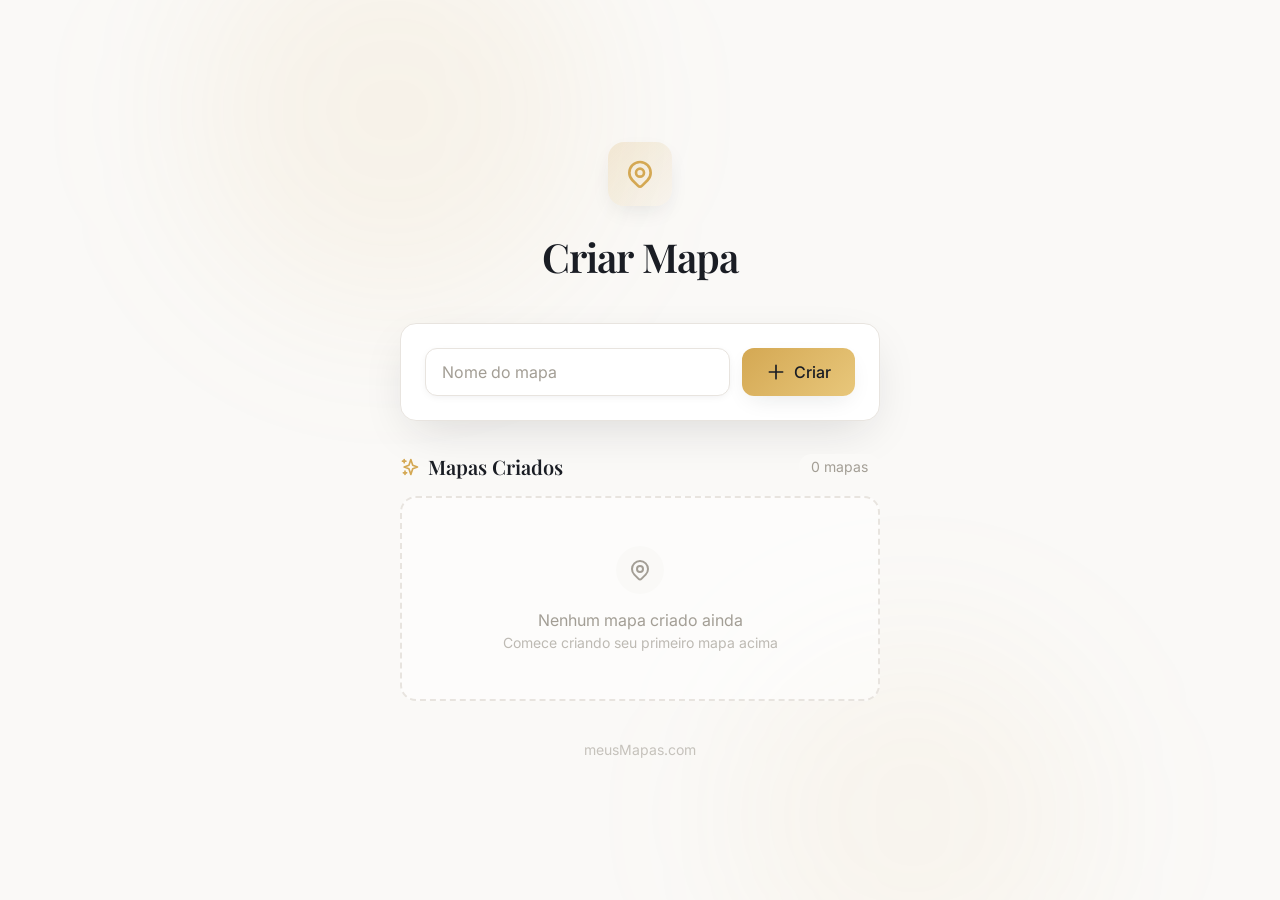
==== meusmapass/src/main/resources/templates/index.html @ aea221d8 "Adiciona controller de ponto, serviços e ajustes no mapa" ====
<!DOCTYPE html>
<html lang="pt-BR">
<head>
    <meta charset="UTF-8">
    <meta name="viewport" content="width=device-width, initial-scale=1.0">
    <title>Mapas - Crie seus mapas</title>
    <meta name="description" content="Crie e gerencie seus mapas de forma elegante e intuitiva">
    <link rel="stylesheet" href="../static/css/style.css">
    <link rel="preconnect" href="https://fonts.googleapis.com">
    <link rel="preconnect" href="https://fonts.gstatic.com" crossorigin>
    <link href="https://fonts.googleapis.com/css2?family=Playfair+Display:wght@400;500;600;700&family=Inter:wght@300;400;500;600&display=swap" rel="stylesheet">
</head>
<body>

<div class="container">
    <header class="header">
        <div class="icon-wrapper">
            <svg xmlns="http://www.w3.org/2000/svg" fill="none" viewBox="0 0 24 24" stroke="currentColor" stroke-width="2">
                <path stroke-linecap="round" stroke-linejoin="round" d="M17.657 16.657L13.414 20.9a1.998 1.998 0 01-2.827 0l-4.244-4.243a8 8 0 1111.314 0z" />
                <path stroke-linecap="round" stroke-linejoin="round" d="M15 11a3 3 0 11-6 0 3 3 0 016 0z" />
            </svg>
        </div>
        <h1>Criar Mapa</h1>
    </header>

    <div class="form-card">
        <div class="form-group">
            <input type="text" id="mapName" placeholder="Nome do mapa">
            <button class="btn-gold" onclick="criarMapa()">
                <svg xmlns="http://www.w3.org/2000/svg" fill="none" viewBox="0 0 24 24" stroke="currentColor" stroke-width="2">
                    <path stroke-linecap="round" stroke-linejoin="round" d="M12 4v16m8-8H4" />
                </svg>
                Criar
            </button>
        </div>
    </div>

    <section class="maps-section">
        <div class="section-header">
            <svg xmlns="http://www.w3.org/2000/svg" fill="none" viewBox="0 0 24 24" stroke="currentColor" stroke-width="2">
                <path stroke-linecap="round" stroke-linejoin="round" d="M5 3v4M3 5h4M6 17v4m-2-2h4m5-16l2.286 6.857L21 12l-5.714 2.143L13 21l-2.286-6.857L5 12l5.714-2.143L13 3z" />
            </svg>
            <h2>Mapas Criados</h2>
            <span class="count-badge" id="countBadge">0 mapas</span>
        </div>

        <ul class="map-list" id="mapList">
            <div class="empty-state" id="emptyState">
                <div class="empty-icon">
                    <svg xmlns="http://www.w3.org/2000/svg" fill="none" viewBox="0 0 24 24" stroke="currentColor" stroke-width="2">
                        <path stroke-linecap="round" stroke-linejoin="round" d="M17.657 16.657L13.414 20.9a1.998 1.998 0 01-2.827 0l-4.244-4.243a8 8 0 1111.314 0z" />
                        <path stroke-linecap="round" stroke-linejoin="round" d="M15 11a3 3 0 11-6 0 3 3 0 016 0z" />
                    </svg>
                </div>
                <p>Nenhum mapa criado ainda</p>
                <p>Comece criando seu primeiro mapa acima</p>
            </div>
        </ul>
    </section>
    <footer class="footer">
        meusMapas.com
    </footer>
</div>
<script src="../static/js/index.js"></script>
</body>
</html>
---- meusmapass/src/main/resources/static/css/style.css ----
* {
            margin: 0;
            padding: 0;
            box-sizing: border-box;
        }

        :root {
            --background: #faf9f7;
            --foreground: #1a1d24;
            --card: #ffffff;
            --border: #e8e4df;
            --muted: #a39e95;
            --accent: #d4a853;
            --accent-light: #e8c77b;
            --accent-glow: rgba(212, 168, 83, 0.3);
            --shadow-sm: 0 2px 8px -2px rgba(26, 29, 36, 0.08);
            --shadow-md: 0 8px 24px -8px rgba(26, 29, 36, 0.12);
            --shadow-lg: 0 16px 48px -12px rgba(26, 29, 36, 0.15);
            --shadow-gold: 0 8px 24px -8px rgba(212, 168, 83, 0.4);
            --radius: 0.75rem;
        }

        body {
            font-family: 'Inter', sans-serif;
            background: var(--background);
            color: var(--foreground);
            min-height: 100vh;
            display: flex;
            align-items: center;
            justify-content: center;
            padding: 1.5rem;
            position: relative;
            overflow-x: hidden;
        }

        /* Decorative background */
        body::before,
        body::after {
            content: '';
            position: fixed;
            border-radius: 50%;
            pointer-events: none;
            filter: blur(80px);
        }

        body::before {
            top: -10%;
            left: 15%;
            width: 400px;
            height: 400px;
            background: rgba(212, 168, 83, 0.08);
        }

        body::after {
            bottom: -10%;
            right: 15%;
            width: 350px;
            height: 350px;
            background: rgba(212, 168, 83, 0.06);
        }

        .container {
            width: 100%;
            max-width: 480px;
            position: relative;
            z-index: 1;
        }

        /* Header */
        .header {
            text-align: center;
            margin-bottom: 2.5rem;
            animation: fadeIn 0.6s ease-out;
        }

        .icon-wrapper {
            display: inline-flex;
            align-items: center;
            justify-content: center;
            width: 4rem;
            height: 4rem;
            border-radius: 1rem;
            background: linear-gradient(135deg, rgba(212, 168, 83, 0.2), rgba(212, 168, 83, 0.05));
            margin-bottom: 1.5rem;
            box-shadow: var(--shadow-md);
        }

        .icon-wrapper svg {
            width: 2rem;
            height: 2rem;
            color: var(--accent);
        }

        h1 {
            font-family: 'Playfair Display', serif;
            font-size: 2.5rem;
            font-weight: 600;
            color: var(--foreground);
            margin-bottom: 0.75rem;
            letter-spacing: -0.02em;
        }

        .subtitle {
            font-size: 1.125rem;
            color: var(--muted);
            font-weight: 400;
        }

        /* Form Card */
        .form-card {
            background: var(--card);
            border-radius: 1rem;
            padding: 1.5rem;
            box-shadow: var(--shadow-lg);
            border: 1px solid var(--border);
            margin-bottom: 2rem;
            animation: slideUp 0.5s ease-out;
        }

        .form-group {
            display: flex;
            gap: 0.75rem;
        }

        input[type="text"] {
            flex: 1;
            height: 3rem;
            padding: 0 1rem;
            font-size: 1rem;
            font-family: 'Inter', sans-serif;
            border: 1px solid var(--border);
            border-radius: var(--radius);
            background: var(--card);
            color: var(--foreground);
            transition: all 0.3s ease;
            box-shadow: var(--shadow-sm);
        }

        input[type="text"]::placeholder {
            color: var(--muted);
        }

        input[type="text"]:hover {
            border-color: rgba(212, 168, 83, 0.5);
        }

        input[type="text"]:focus {
            outline: none;
            border-color: var(--accent);
            box-shadow: var(--shadow-md), 0 0 0 3px rgba(212, 168, 83, 0.15);
        }

        .btn-gold {
            display: inline-flex;
            align-items: center;
            justify-content: center;
            gap: 0.5rem;
            height: 3rem;
            padding: 0 1.5rem;
            font-size: 1rem;
            font-weight: 500;
            font-family: 'Inter', sans-serif;
            color: var(--foreground);
            background: linear-gradient(135deg, var(--accent), var(--accent-light));
            border: none;
            border-radius: var(--radius);
            cursor: pointer;
            transition: all 0.3s ease;
            box-shadow: var(--shadow-md);
        }

        .btn-gold:hover {
            transform: translateY(-2px);
            box-shadow: var(--shadow-gold);
        }

        .btn-gold:active {
            transform: translateY(0);
        }

        .btn-gold svg {
            width: 1.25rem;
            height: 1.25rem;
        }

        /* Maps Section */
        .maps-section {
            animation: slideUp 0.5s ease-out 0.2s backwards;
        }

        .section-header {
            display: flex;
            align-items: center;
            gap: 0.5rem;
            margin-bottom: 1rem;
        }

        .section-header svg {
            width: 1.25rem;
            height: 1.25rem;
            color: var(--accent);
        }

        h2 {
            font-family: 'Playfair Display', serif;
            font-size: 1.25rem;
            font-weight: 600;
            color: var(--foreground);
        }

        .count-badge {
            margin-left: auto;
            font-size: 0.875rem;
            color: var(--muted);
            background: var(--background);
            padding: 0.25rem 0.75rem;
            border-radius: 9999px;
        }

        /* Map List */
        .map-list {
            list-style: none;
            display: flex;
            flex-direction: column;
            gap: 0.75rem;
        }

        .map-item {
            display: flex;
            align-items: center;
            justify-content: space-between;
            padding: 1rem;
            background: var(--card);
            border-radius: var(--radius);
            border: 1px solid var(--border);
            box-shadow: var(--shadow-sm);
            transition: all 0.3s ease;
            animation: scaleIn 0.3s ease-out backwards;
        }

        .map-item:nth-child(1) { animation-delay: 0ms; }
        .map-item:nth-child(2) { animation-delay: 100ms; }
        .map-item:nth-child(3) { animation-delay: 200ms; }

        .map-item:hover {
            box-shadow: var(--shadow-md);
            border-color: rgba(212, 168, 83, 0.3);
        }

        .map-info {
            display: flex;
            align-items: center;
            gap: 1rem;
        }

        .map-icon {
            width: 2.5rem;
            height: 2.5rem;
            border-radius: 0.5rem;
            background: rgba(212, 168, 83, 0.1);
            display: flex;
            align-items: center;
            justify-content: center;
        }

        .map-icon svg {
            width: 1.25rem;
            height: 1.25rem;
            color: var(--accent);
        }

        .map-details h3 {
            font-family: 'Inter', sans-serif;
            font-size: 1rem;
            font-weight: 500;
            color: var(--foreground);
            margin-bottom: 0.25rem;
        }

        .map-details p {
            font-size: 0.875rem;
            color: var(--muted);
        }

        .btn-delete {
            width: 2.5rem;
            height: 2.5rem;
            border: none;
            background: transparent;
            border-radius: 0.5rem;
            cursor: pointer;
            display: flex;
            align-items: center;
            justify-content: center;
            opacity: 0;
            transition: all 0.2s ease;
        }

        .map-item:hover .btn-delete {
            opacity: 1;
        }

        .btn-delete svg {
            width: 1rem;
            height: 1rem;
            color: var(--muted);
            transition: color 0.2s ease;
        }

        .btn-delete:hover {
            background: rgba(220, 38, 38, 0.1);
        }

        .btn-delete:hover svg {
            color: #dc2626;
        }

        .empty-state {
            text-align: center;
            padding: 3rem 1.5rem;
            background: rgba(255, 255, 255, 0.5);
            border-radius: 1rem;
            border: 2px dashed var(--border);
        }

        .empty-icon {
            width: 3rem;
            height: 3rem;
            margin: 0 auto 1rem;
            border-radius: 50%;
            background: var(--background);
            display: flex;
            align-items: center;
            justify-content: center;
        }

        .empty-icon svg {
            width: 1.5rem;
            height: 1.5rem;
            color: var(--muted);
        }

        .empty-state p {
            color: var(--muted);
        }

        .empty-state p:first-of-type {
            font-size: 1rem;
            margin-bottom: 0.25rem;
        }

        .empty-state p:last-of-type {
            font-size: 0.875rem;
            opacity: 0.7;
        }

        /* Footer */
        .footer {
            text-align: center;
            margin-top: 2.5rem;
            font-size: 0.875rem;
            color: var(--muted);
            opacity: 0.6;
            animation: fadeIn 0.6s ease-out 0.4s backwards;
        }

        /* Animations */
        @keyframes fadeIn {
            from {
                opacity: 0;
            }
            to {
                opacity: 1;
            }
        }

        @keyframes slideUp {
            from {
                opacity: 0;
                transform: translateY(20px);
            }
            to {
                opacity: 1;
                transform: translateY(0);
            }
        }

        @keyframes scaleIn {
            from {
                opacity: 0;
                transform: scale(0.95);
            }
            to {
                opacity: 1;
                transform: scale(1);
            }
        }

        @media (max-width: 480px) {
            h1 {
                font-size: 2rem;
            }

            .form-group {
                flex-direction: column;
            }

            .btn-gold {
                width: 100%;
            }

            .btn-delete {
                opacity: 1;
            }
        }
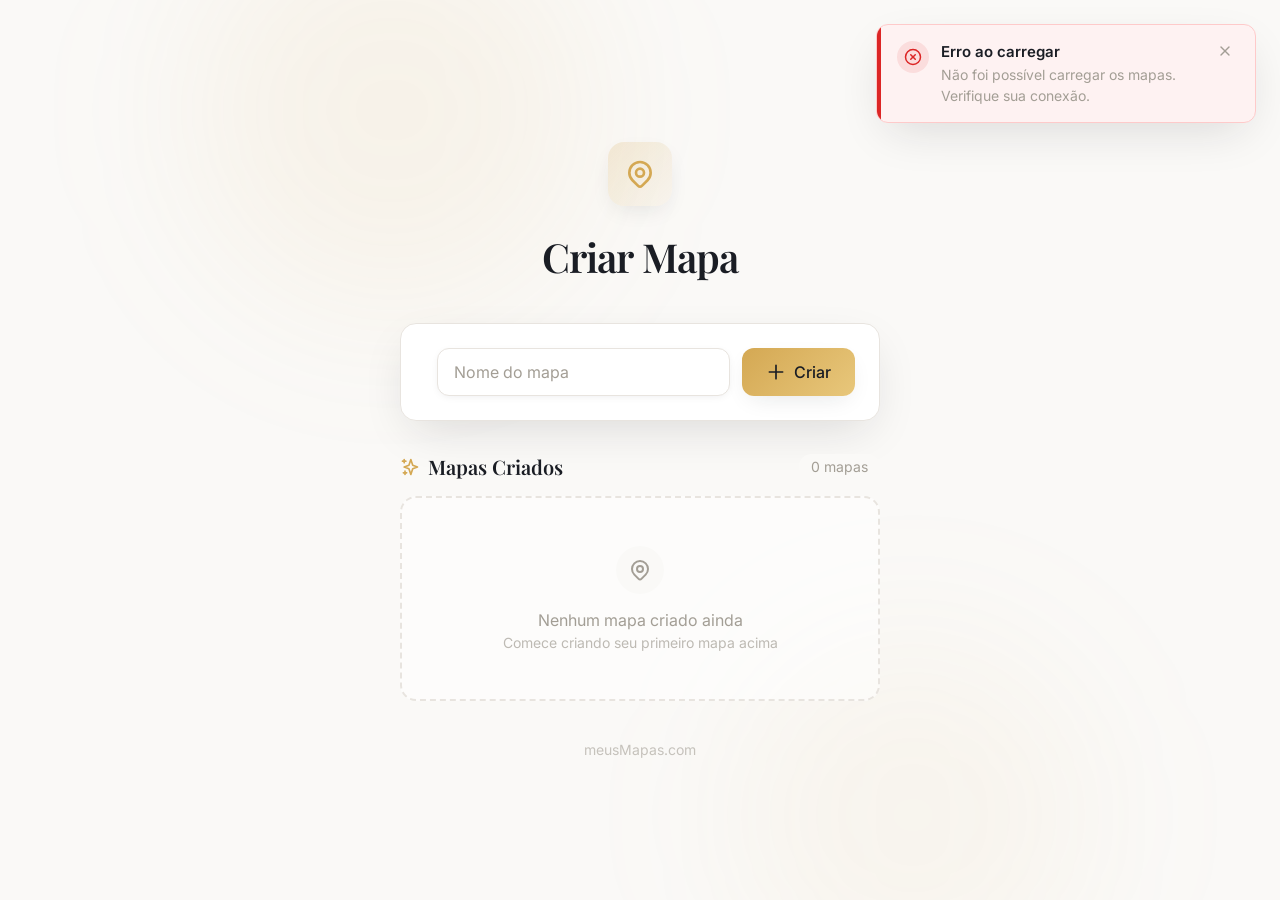
==== commit 49984573: "front: telas e scripts para criação de mapas e pontos" ====
--- a/meusmapass/src/main/resources/templates/index.html
+++ b/meusmapass/src/main/resources/templates/index.html
@@ -12,6 +12,8 @@
 </head>
 <body>
 
+<div class="toast-container" id="toastContainer"></div>
+
 <div class="container">
     <header class="header">
         <div class="icon-wrapper">
@@ -25,7 +27,7 @@
 
     <div class="form-card">
         <div class="form-group">
-            <input type="text" id="mapName" placeholder="Nome do mapa">
+            <label for="mapName"></label><input type="text" id="mapName" placeholder="Nome do mapa" maxlength="20">
             <button class="btn-gold" onclick="criarMapa()">
                 <svg xmlns="http://www.w3.org/2000/svg" fill="none" viewBox="0 0 24 24" stroke="currentColor" stroke-width="2">
                     <path stroke-linecap="round" stroke-linejoin="round" d="M12 4v16m8-8H4" />
@@ -44,18 +46,80 @@
             <span class="count-badge" id="countBadge">0 mapas</span>
         </div>
 
-        <ul class="map-list" id="mapList">
-            <div class="empty-state" id="emptyState">
-                <div class="empty-icon">
-                    <svg xmlns="http://www.w3.org/2000/svg" fill="none" viewBox="0 0 24 24" stroke="currentColor" stroke-width="2">
-                        <path stroke-linecap="round" stroke-linejoin="round" d="M17.657 16.657L13.414 20.9a1.998 1.998 0 01-2.827 0l-4.244-4.243a8 8 0 1111.314 0z" />
-                        <path stroke-linecap="round" stroke-linejoin="round" d="M15 11a3 3 0 11-6 0 3 3 0 016 0z" />
-                    </svg>
+        <ul class="map-list" id="mapList"></ul>
+
+        <div class="empty-state" id="emptyState">
+            <div class="empty-icon">
+                <svg xmlns="http://www.w3.org/2000/svg" fill="none" viewBox="0 0 24 24" stroke="currentColor" stroke-width="2">
+                    <path stroke-linecap="round" stroke-linejoin="round" d="M17.657 16.657L13.414 20.9a1.998 1.998 0 01-2.827 0l-4.244-4.243a8 8 0 1111.314 0z" />
+                    <path stroke-linecap="round" stroke-linejoin="round" d="M15 11a3 3 0 11-6 0 3 3 0 016 0z" />
+                </svg>
+            </div>
+            <p>Nenhum mapa criado ainda</p>
+            <p>Comece criando seu primeiro mapa acima</p>
+        </div>
+
+        <div class="modal-overlay" id="deleteMapaModal">
+            <div class="modal modal-delete">
+                <div class="modal-header">
+                    <h3 class="modal-title">Excluir Mapa</h3>
+                    <button class="modal-close" onclick="fecharDeleteMapaModal()">×</button>
                 </div>
-                <p>Nenhum mapa criado ainda</p>
-                <p>Comece criando seu primeiro mapa acima</p>
+
+                <div class="modal-body">
+                    <input type="hidden" id="deleteMapaId">
+
+                    <div class="delete-warning">
+                        <svg xmlns="http://www.w3.org/2000/svg" viewBox="0 0 24 24" fill="none" stroke="currentColor" stroke-width="2" stroke-linecap="round" stroke-linejoin="round" width="20" height="20">
+                            <path d="m21.73 18-8-14a2 2 0 0 0-3.48 0l-8 14A2 2 0 0 0 4 21h16a2 2 0 0 0 1.73-3Z"></path>
+                            <line x1="12" x2="12" y1="9" y2="13"></line>
+                            <line x1="12" x2="12.01" y1="17" y2="17"></line>
+                        </svg>
+                        <p>Tem certeza que deseja excluir o mapa "<span id="deleteMapaNome"></span>"?</p>
+                    </div>
+
+                    <p class="delete-info">
+                        Todos os pontos desse mapa também serão removidos.<br>
+                        <strong>Esta ação não pode ser desfeita.</strong>
+                    </p>
+                </div>
+
+                <div class="modal-actions">
+                    <button class="btn btn-outline" onclick="fecharDeleteMapaModal()">Cancelar</button>
+                    <button class="btn btn-danger" onclick="confirmarExclusaoMapa()">
+                        <svg xmlns="http://www.w3.org/2000/svg" viewBox="0 0 24 24" fill="none" stroke="currentColor" stroke-width="2" stroke-linecap="round" stroke-linejoin="round" width="16" height="16">
+                            <path d="M3 6h18"></path>
+                            <path d="M19 6v14c0 1-1 2-2 2H7c-1 0-2-1-2-2V6"></path>
+                            <path d="M8 6V4c0-1 1-2 2-2h4c1 0 2 1 2 2v2"></path>
+                        </svg>
+                        Excluir
+                    </button>
+                </div>
             </div>
-        </ul>
+        </div>
+
+        <div class="modal-overlay" id="editMapaModal">
+            <div class="modal">
+                <div class="modal-header">
+                    <h3 class="modal-title">Editar nome do mapa</h3>
+                    <button class="modal-close" onclick="fecharEditarMapaModal()">×</button>
+                </div>
+
+                <div class="modal-body">
+                    <input type="hidden" id="editMapaId">
+
+                    <div class="form-group">
+                        <label for="editMapaNome"></label><input type="text" id="editMapaNome" placeholder="Novo nome do mapa" maxlength="20">
+                    </div>
+                </div>
+
+                <div class="modal-actions">
+                    <button class="btn btn-outline" onclick="fecharEditarMapaModal()">Cancelar</button>
+                    <button class="btn-gold" onclick="confirmarEdicaoMapa()">Salvar</button>
+                </div>
+            </div>
+        </div>
+
     </section>
     <footer class="footer">
         meusMapas.com
--- a/meusmapass/src/main/resources/static/css/style.css
+++ b/meusmapass/src/main/resources/static/css/style.css
@@ -1,415 +1,833 @@
-     * {
-            margin: 0;
-            padding: 0;
-            box-sizing: border-box;
-        }
-
-        :root {
-            --background: #faf9f7;
-            --foreground: #1a1d24;
-            --card: #ffffff;
-            --border: #e8e4df;
-            --muted: #a39e95;
-            --accent: #d4a853;
-            --accent-light: #e8c77b;
-            --accent-glow: rgba(212, 168, 83, 0.3);
-            --shadow-sm: 0 2px 8px -2px rgba(26, 29, 36, 0.08);
-            --shadow-md: 0 8px 24px -8px rgba(26, 29, 36, 0.12);
-            --shadow-lg: 0 16px 48px -12px rgba(26, 29, 36, 0.15);
-            --shadow-gold: 0 8px 24px -8px rgba(212, 168, 83, 0.4);
-            --radius: 0.75rem;
-        }
-
-        body {
-            font-family: 'Inter', sans-serif;
-            background: var(--background);
-            color: var(--foreground);
-            min-height: 100vh;
-            display: flex;
-            align-items: center;
-            justify-content: center;
-            padding: 1.5rem;
-            position: relative;
-            overflow-x: hidden;
-        }
-
-        /* Decorative background */
-        body::before,
-        body::after {
-            content: '';
-            position: fixed;
-            border-radius: 50%;
-            pointer-events: none;
-            filter: blur(80px);
-        }
-
-        body::before {
-            top: -10%;
-            left: 15%;
-            width: 400px;
-            height: 400px;
-            background: rgba(212, 168, 83, 0.08);
-        }
-
-        body::after {
-            bottom: -10%;
-            right: 15%;
-            width: 350px;
-            height: 350px;
-            background: rgba(212, 168, 83, 0.06);
-        }
-
-        .container {
-            width: 100%;
-            max-width: 480px;
-            position: relative;
-            z-index: 1;
-        }
-
-        /* Header */
-        .header {
-            text-align: center;
-            margin-bottom: 2.5rem;
-            animation: fadeIn 0.6s ease-out;
-        }
-
-        .icon-wrapper {
-            display: inline-flex;
-            align-items: center;
-            justify-content: center;
-            width: 4rem;
-            height: 4rem;
-            border-radius: 1rem;
-            background: linear-gradient(135deg, rgba(212, 168, 83, 0.2), rgba(212, 168, 83, 0.05));
-            margin-bottom: 1.5rem;
-            box-shadow: var(--shadow-md);
-        }
-
-        .icon-wrapper svg {
-            width: 2rem;
-            height: 2rem;
-            color: var(--accent);
-        }
-
-        h1 {
-            font-family: 'Playfair Display', serif;
-            font-size: 2.5rem;
-            font-weight: 600;
-            color: var(--foreground);
-            margin-bottom: 0.75rem;
-            letter-spacing: -0.02em;
-        }
-
-        .subtitle {
-            font-size: 1.125rem;
-            color: var(--muted);
-            font-weight: 400;
-        }
-
-        /* Form Card */
-        .form-card {
-            background: var(--card);
-            border-radius: 1rem;
-            padding: 1.5rem;
-            box-shadow: var(--shadow-lg);
-            border: 1px solid var(--border);
-            margin-bottom: 2rem;
-            animation: slideUp 0.5s ease-out;
-        }
-
-        .form-group {
-            display: flex;
-            gap: 0.75rem;
-        }
-
-        input[type="text"] {
-            flex: 1;
-            height: 3rem;
-            padding: 0 1rem;
-            font-size: 1rem;
-            font-family: 'Inter', sans-serif;
-            border: 1px solid var(--border);
-            border-radius: var(--radius);
-            background: var(--card);
-            color: var(--foreground);
-            transition: all 0.3s ease;
-            box-shadow: var(--shadow-sm);
-        }
-
-        input[type="text"]::placeholder {
-            color: var(--muted);
-        }
-
-        input[type="text"]:hover {
-            border-color: rgba(212, 168, 83, 0.5);
-        }
-
-        input[type="text"]:focus {
-            outline: none;
-            border-color: var(--accent);
-            box-shadow: var(--shadow-md), 0 0 0 3px rgba(212, 168, 83, 0.15);
-        }
-
-        .btn-gold {
-            display: inline-flex;
-            align-items: center;
-            justify-content: center;
-            gap: 0.5rem;
-            height: 3rem;
-            padding: 0 1.5rem;
-            font-size: 1rem;
-            font-weight: 500;
-            font-family: 'Inter', sans-serif;
-            color: var(--foreground);
-            background: linear-gradient(135deg, var(--accent), var(--accent-light));
-            border: none;
-            border-radius: var(--radius);
-            cursor: pointer;
-            transition: all 0.3s ease;
-            box-shadow: var(--shadow-md);
-        }
-
-        .btn-gold:hover {
-            transform: translateY(-2px);
-            box-shadow: var(--shadow-gold);
-        }
-
-        .btn-gold:active {
-            transform: translateY(0);
-        }
-
-        .btn-gold svg {
-            width: 1.25rem;
-            height: 1.25rem;
-        }
-
-        /* Maps Section */
-        .maps-section {
-            animation: slideUp 0.5s ease-out 0.2s backwards;
-        }
-
-        .section-header {
-            display: flex;
-            align-items: center;
-            gap: 0.5rem;
-            margin-bottom: 1rem;
-        }
-
-        .section-header svg {
-            width: 1.25rem;
-            height: 1.25rem;
-            color: var(--accent);
-        }
-
-        h2 {
-            font-family: 'Playfair Display', serif;
-            font-size: 1.25rem;
-            font-weight: 600;
-            color: var(--foreground);
-        }
-
-        .count-badge {
-            margin-left: auto;
-            font-size: 0.875rem;
-            color: var(--muted);
-            background: var(--background);
-            padding: 0.25rem 0.75rem;
-            border-radius: 9999px;
-        }
-
-        /* Map List */
-        .map-list {
-            list-style: none;
-            display: flex;
-            flex-direction: column;
-            gap: 0.75rem;
-        }
-
-        .map-item {
-            display: flex;
-            align-items: center;
-            justify-content: space-between;
-            padding: 1rem;
-            background: var(--card);
-            border-radius: var(--radius);
-            border: 1px solid var(--border);
-            box-shadow: var(--shadow-sm);
-            transition: all 0.3s ease;
-            animation: scaleIn 0.3s ease-out backwards;
-        }
-
-        .map-item:nth-child(1) { animation-delay: 0ms; }
-        .map-item:nth-child(2) { animation-delay: 100ms; }
-        .map-item:nth-child(3) { animation-delay: 200ms; }
-
-        .map-item:hover {
-            box-shadow: var(--shadow-md);
-            border-color: rgba(212, 168, 83, 0.3);
-        }
-
-        .map-info {
-            display: flex;
-            align-items: center;
-            gap: 1rem;
-        }
-
-        .map-icon {
-            width: 2.5rem;
-            height: 2.5rem;
-            border-radius: 0.5rem;
-            background: rgba(212, 168, 83, 0.1);
-            display: flex;
-            align-items: center;
-            justify-content: center;
-        }
-
-        .map-icon svg {
-            width: 1.25rem;
-            height: 1.25rem;
-            color: var(--accent);
-        }
-
-        .map-details h3 {
-            font-family: 'Inter', sans-serif;
-            font-size: 1rem;
-            font-weight: 500;
-            color: var(--foreground);
-            margin-bottom: 0.25rem;
-        }
-
-        .map-details p {
-            font-size: 0.875rem;
-            color: var(--muted);
-        }
-
-        .btn-delete {
-            width: 2.5rem;
-            height: 2.5rem;
-            border: none;
-            background: transparent;
-            border-radius: 0.5rem;
-            cursor: pointer;
-            display: flex;
-            align-items: center;
-            justify-content: center;
-            opacity: 0;
-            transition: all 0.2s ease;
-        }
-
-        .map-item:hover .btn-delete {
-            opacity: 1;
-        }
-
-        .btn-delete svg {
-            width: 1rem;
-            height: 1rem;
-            color: var(--muted);
-            transition: color 0.2s ease;
-        }
-
-        .btn-delete:hover {
-            background: rgba(220, 38, 38, 0.1);
-        }
-
-        .btn-delete:hover svg {
-            color: #dc2626;
-        }
-
-        .empty-state {
-            text-align: center;
-            padding: 3rem 1.5rem;
-            background: rgba(255, 255, 255, 0.5);
-            border-radius: 1rem;
-            border: 2px dashed var(--border);
-        }
-
-        .empty-icon {
-            width: 3rem;
-            height: 3rem;
-            margin: 0 auto 1rem;
-            border-radius: 50%;
-            background: var(--background);
-            display: flex;
-            align-items: center;
-            justify-content: center;
-        }
-
-        .empty-icon svg {
-            width: 1.5rem;
-            height: 1.5rem;
-            color: var(--muted);
-        }
-
-        .empty-state p {
-            color: var(--muted);
-        }
-
-        .empty-state p:first-of-type {
-            font-size: 1rem;
-            margin-bottom: 0.25rem;
-        }
-
-        .empty-state p:last-of-type {
-            font-size: 0.875rem;
-            opacity: 0.7;
-        }
-
-        /* Footer */
-        .footer {
-            text-align: center;
-            margin-top: 2.5rem;
-            font-size: 0.875rem;
-            color: var(--muted);
-            opacity: 0.6;
-            animation: fadeIn 0.6s ease-out 0.4s backwards;
-        }
-
-        /* Animations */
-        @keyframes fadeIn {
-            from {
-                opacity: 0;
-            }
-            to {
-                opacity: 1;
-            }
-        }
-
-        @keyframes slideUp {
-            from {
-                opacity: 0;
-                transform: translateY(20px);
-            }
-            to {
-                opacity: 1;
-                transform: translateY(0);
-            }
-        }
-
-        @keyframes scaleIn {
-            from {
-                opacity: 0;
-                transform: scale(0.95);
-            }
-            to {
-                opacity: 1;
-                transform: scale(1);
-            }
-        }
-
-        @media (max-width: 480px) {
-            h1 {
-                font-size: 2rem;
-            }
-
-            .form-group {
-                flex-direction: column;
-            }
-
-            .btn-gold {
-                width: 100%;
-            }
-
-            .btn-delete {
-                opacity: 1;
-            }
-        }+* {
+    margin: 0;
+    padding: 0;
+    box-sizing: border-box;
+}
+
+:root {
+    --background: #faf9f7;
+    --foreground: #1a1d24;
+    --card: #ffffff;
+    --border: #e8e4df;
+    --muted: #a39e95;
+    --accent: #d4a853;
+    --accent-light: #e8c77b;
+    --accent-glow: rgba(212, 168, 83, 0.3);
+    --shadow-sm: 0 2px 8px -2px rgba(26, 29, 36, 0.08);
+    --shadow-md: 0 8px 24px -8px rgba(26, 29, 36, 0.12);
+    --shadow-lg: 0 16px 48px -12px rgba(26, 29, 36, 0.15);
+    --shadow-gold: 0 8px 24px -8px rgba(212, 168, 83, 0.4);
+    --radius: 0.75rem;
+
+    --toast-error: #dc2626;
+    --toast-error-bg: #fef2f2;
+    --toast-error-border: #fecaca;
+    --toast-success: #16a34a;
+    --toast-success-bg: #f0fdf4;
+    --toast-success-border: #bbf7d0;
+    --toast-warning: #ca8a04;
+    --toast-warning-bg: #fefce8;
+    --toast-warning-border: #fef08a;
+    --toast-info: #2563eb;
+    --toast-info-bg: #eff6ff;
+    --toast-info-border: #bfdbfe;
+}
+
+body {
+    font-family: 'Inter', sans-serif;
+    background: var(--background);
+    color: var(--foreground);
+    min-height: 100vh;
+    display: flex;
+    align-items: center;
+    justify-content: center;
+    padding: 1.5rem;
+    position: relative;
+    overflow-x: hidden;
+}
+
+body::before,
+body::after {
+    content: '';
+    position: fixed;
+    border-radius: 50%;
+    pointer-events: none;
+    filter: blur(80px);
+}
+
+body::before {
+    top: -10%;
+    left: 15%;
+    width: 400px;
+    height: 400px;
+    background: rgba(212, 168, 83, 0.08);
+}
+
+body::after {
+    bottom: -10%;
+    right: 15%;
+    width: 350px;
+    height: 350px;
+    background: rgba(212, 168, 83, 0.06);
+}
+
+.container {
+    width: 100%;
+    max-width: 480px;
+    position: relative;
+    z-index: 1;
+}
+
+.toast-container {
+    position: fixed;
+    top: 1.5rem;
+    right: 1.5rem;
+    z-index: 9999;
+    display: flex;
+    flex-direction: column;
+    gap: 0.75rem;
+    pointer-events: none;
+    max-width: 380px;
+    width: calc(100% - 3rem);
+}
+
+.toast {
+    display: flex;
+    align-items: flex-start;
+    gap: 0.75rem;
+    padding: 1rem 1.25rem;
+    background: var(--card);
+    border-radius: var(--radius);
+    border: 1px solid var(--border);
+    box-shadow: var(--shadow-lg);
+    pointer-events: auto;
+    animation: toastSlideIn 0.4s cubic-bezier(0.16, 1, 0.3, 1);
+    position: relative;
+    overflow: hidden;
+}
+
+.toast.hiding {
+    animation: toastSlideOut 0.3s cubic-bezier(0.16, 1, 0.3, 1) forwards;
+}
+
+.toast::before {
+    content: '';
+    position: absolute;
+    left: 0;
+    top: 0;
+    bottom: 0;
+    width: 4px;
+}
+.toast.toast-error {
+    background: var(--toast-error-bg);
+    border-color: var(--toast-error-border);
+}
+
+.toast.toast-error::before {
+    background: var(--toast-error);
+}
+
+.toast.toast-error .toast-icon {
+    color: var(--toast-error);
+    background: rgba(220, 38, 38, 0.1);
+}
+
+.toast.toast-success {
+    background: var(--toast-success-bg);
+    border-color: var(--toast-success-border);
+}
+
+.toast.toast-success::before {
+    background: var(--toast-success);
+}
+
+.toast.toast-success .toast-icon {
+    color: var(--toast-success);
+    background: rgba(22, 163, 74, 0.1);
+}
+
+.toast.toast-warning {
+    background: var(--toast-warning-bg);
+    border-color: var(--toast-warning-border);
+}
+
+.toast.toast-warning::before {
+    background: var(--toast-warning);
+}
+
+.toast.toast-warning .toast-icon {
+    color: var(--toast-warning);
+    background: rgba(202, 138, 4, 0.1);
+}
+
+.toast.toast-info {
+    background: var(--toast-info-bg);
+    border-color: var(--toast-info-border);
+}
+
+.toast.toast-info::before {
+    background: var(--toast-info);
+}
+
+.toast.toast-info .toast-icon {
+    color: var(--toast-info);
+    background: rgba(37, 99, 235, 0.1);
+}
+
+.toast-icon {
+    flex-shrink: 0;
+    width: 2rem;
+    height: 2rem;
+    border-radius: 50%;
+    display: flex;
+    align-items: center;
+    justify-content: center;
+}
+
+.toast-icon svg {
+    width: 1.125rem;
+    height: 1.125rem;
+}
+
+.toast-content {
+    flex: 1;
+    min-width: 0;
+}
+
+.toast-title {
+    font-weight: 600;
+    font-size: 0.9375rem;
+    color: var(--foreground);
+    margin-bottom: 0.125rem;
+    line-height: 1.4;
+}
+
+.toast-message {
+    font-size: 0.875rem;
+    color: var(--muted);
+    line-height: 1.5;
+}
+
+.toast-close {
+    flex-shrink: 0;
+    width: 1.75rem;
+    height: 1.75rem;
+    display: flex;
+    align-items: center;
+    justify-content: center;
+    background: transparent;
+    border: none;
+    border-radius: 0.375rem;
+    color: var(--muted);
+    cursor: pointer;
+    transition: all 0.2s ease;
+    margin: -0.25rem -0.25rem -0.25rem 0;
+}
+
+.toast-close:hover {
+    background: rgba(0, 0, 0, 0.05);
+    color: var(--foreground);
+}
+
+.toast-close svg {
+    width: 1rem;
+    height: 1rem;
+}
+
+.toast-progress {
+    position: absolute;
+    bottom: 0;
+    left: 0;
+    height: 3px;
+    background: currentColor;
+    opacity: 0.3;
+    animation: toastProgress linear forwards;
+}
+
+.toast.toast-error .toast-progress {
+    background: var(--toast-error);
+}
+
+.toast.toast-success .toast-progress {
+    background: var(--toast-success);
+}
+
+.toast.toast-warning .toast-progress {
+    background: var(--toast-warning);
+}
+
+.toast.toast-info .toast-progress {
+    background: var(--toast-info);
+}
+
+@keyframes toastSlideIn {
+    from {
+        opacity: 0;
+        transform: translateX(100%);
+    }
+    to {
+        opacity: 1;
+        transform: translateX(0);
+    }
+}
+
+@keyframes toastSlideOut {
+    from {
+        opacity: 1;
+        transform: translateX(0);
+    }
+    to {
+        opacity: 0;
+        transform: translateX(100%);
+    }
+}
+
+@keyframes toastProgress {
+    from {
+        width: 100%;
+    }
+    to {
+        width: 0%;
+    }
+}
+
+.header {
+    text-align: center;
+    margin-bottom: 2.5rem;
+    animation: fadeIn 0.6s ease-out;
+}
+
+.icon-wrapper {
+    display: inline-flex;
+    align-items: center;
+    justify-content: center;
+    width: 4rem;
+    height: 4rem;
+    border-radius: 1rem;
+    background: linear-gradient(135deg, rgba(212, 168, 83, 0.2), rgba(212, 168, 83, 0.05));
+    margin-bottom: 1.5rem;
+    box-shadow: var(--shadow-md);
+}
+
+.icon-wrapper svg {
+    width: 2rem;
+    height: 2rem;
+    color: var(--accent);
+}
+
+h1 {
+    font-family: 'Playfair Display', serif;
+    font-size: 2.5rem;
+    font-weight: 600;
+    color: var(--foreground);
+    margin-bottom: 0.75rem;
+    letter-spacing: -0.02em;
+}
+
+.subtitle {
+    font-size: 1.125rem;
+    color: var(--muted);
+    font-weight: 400;
+}
+
+.form-card {
+    background: var(--card);
+    border-radius: 1rem;
+    padding: 1.5rem;
+    box-shadow: var(--shadow-lg);
+    border: 1px solid var(--border);
+    margin-bottom: 2rem;
+    animation: slideUp 0.5s ease-out;
+}
+
+.form-group {
+    display: flex;
+    gap: 0.75rem;
+}
+
+input[type="text"] {
+    flex: 1;
+    height: 3rem;
+    padding: 0 1rem;
+    font-size: 1rem;
+    font-family: 'Inter', sans-serif;
+    border: 1px solid var(--border);
+    border-radius: var(--radius);
+    background: var(--card);
+    color: var(--foreground);
+    transition: all 0.3s ease;
+    box-shadow: var(--shadow-sm);
+}
+
+input[type="text"]::placeholder {
+    color: var(--muted);
+}
+
+input[type="text"]:hover {
+    border-color: rgba(212, 168, 83, 0.5);
+}
+
+input[type="text"]:focus {
+    outline: none;
+    border-color: var(--accent);
+    box-shadow: var(--shadow-md), 0 0 0 3px rgba(212, 168, 83, 0.15);
+}
+
+input[type="text"].input-error {
+    border-color: var(--toast-error);
+    box-shadow: var(--shadow-sm), 0 0 0 3px rgba(220, 38, 38, 0.1);
+}
+
+input[type="text"].input-error:focus {
+    border-color: var(--toast-error);
+    box-shadow: var(--shadow-md), 0 0 0 3px rgba(220, 38, 38, 0.15);
+}
+
+.btn-gold {
+    display: inline-flex;
+    align-items: center;
+    justify-content: center;
+    gap: 0.5rem;
+    height: 3rem;
+    padding: 0 1.5rem;
+    font-size: 1rem;
+    font-weight: 500;
+    font-family: 'Inter', sans-serif;
+    color: var(--foreground);
+    background: linear-gradient(135deg, var(--accent), var(--accent-light));
+    border: none;
+    border-radius: var(--radius);
+    cursor: pointer;
+    transition: all 0.3s ease;
+    box-shadow: var(--shadow-md);
+}
+
+.btn-gold:hover {
+    transform: translateY(-2px);
+    box-shadow: var(--shadow-gold);
+}
+
+.btn-gold:active {
+    transform: translateY(0);
+}
+
+.btn-gold svg {
+    width: 1.25rem;
+    height: 1.25rem;
+}
+
+.maps-section {
+    animation: slideUp 0.5s ease-out 0.2s backwards;
+}
+
+.section-header {
+    display: flex;
+    align-items: center;
+    gap: 0.5rem;
+    margin-bottom: 1rem;
+}
+
+.section-header svg {
+    width: 1.25rem;
+    height: 1.25rem;
+    color: var(--accent);
+}
+
+h2 {
+    font-family: 'Playfair Display', serif;
+    font-size: 1.25rem;
+    font-weight: 600;
+    color: var(--foreground);
+}
+
+.count-badge {
+    margin-left: auto;
+    font-size: 0.875rem;
+    color: var(--muted);
+    background: var(--background);
+    padding: 0.25rem 0.75rem;
+    border-radius: 9999px;
+}
+
+.map-list {
+    list-style: none;
+    display: flex;
+    flex-direction: column;
+    gap: 0.75rem;
+}
+
+.map-item {
+    display: flex;
+    align-items: center;
+    justify-content: space-between;
+    padding: 1rem;
+    background: var(--card);
+    border-radius: var(--radius);
+    border: 1px solid var(--border);
+    box-shadow: var(--shadow-sm);
+    transition: all 0.3s ease;
+    animation: scaleIn 0.3s ease-out backwards;
+    cursor: pointer;
+}
+
+.map-item:nth-child(1) { animation-delay: 0ms; }
+.map-item:nth-child(2) { animation-delay: 100ms; }
+.map-item:nth-child(3) { animation-delay: 200ms; }
+
+.map-item:hover {
+    box-shadow: var(--shadow-md);
+    border-color: rgba(212, 168, 83, 0.3);
+}
+
+.map-info {
+    display: flex;
+    align-items: center;
+    gap: 1rem;
+}
+
+.map-icon {
+    width: 2.5rem;
+    height: 2.5rem;
+    border-radius: 0.5rem;
+    background: rgba(212, 168, 83, 0.1);
+    display: flex;
+    align-items: center;
+    justify-content: center;
+    font-size: 1.25rem;
+}
+
+.map-icon svg {
+    width: 1.25rem;
+    height: 1.25rem;
+    color: var(--accent);
+}
+
+.map-details h3 {
+    font-family: 'Inter', sans-serif;
+    font-size: 1rem;
+    font-weight: 500;
+    color: var(--foreground);
+    margin-bottom: 0.25rem;
+}
+
+.map-details p {
+    font-size: 0.875rem;
+    color: var(--muted);
+}
+
+.map-actions {
+    display: flex;
+    gap: 8px;
+    opacity: 0;
+    transition: opacity 0.2s ease;
+}
+
+.map-item:hover .map-actions {
+    opacity: 1;
+}
+
+.btn-edit {
+    width: 2.25rem;
+    height: 2.25rem;
+    border: none;
+    background: rgba(212, 168, 83, 0.1);
+    border-radius: 0.5rem;
+    cursor: pointer;
+    display: flex;
+    align-items: center;
+    justify-content: center;
+    transition: all 0.2s ease;
+    font-size: 1rem;
+    color: var(--accent);
+}
+
+.btn-edit:hover {
+    background: rgba(212, 168, 83, 0.2);
+    transform: scale(1.05);
+}
+
+.btn-delete {
+    width: 2.25rem;
+    height: 2.25rem;
+    border: none;
+    background: transparent;
+    border-radius: 0.5rem;
+    cursor: pointer;
+    display: flex;
+    align-items: center;
+    justify-content: center;
+    transition: all 0.2s ease;
+    font-size: 0.75rem;
+    color: var(--muted);
+}
+
+.btn-delete svg {
+    width: 1rem;
+    height: 1rem;
+    color: var(--muted);
+    transition: color 0.2s ease;
+}
+
+.btn-delete:hover {
+    background: rgba(220, 38, 38, 0.1);
+}
+
+.btn-delete:hover svg,
+.btn-delete:hover {
+    color: #dc2626;
+}
+
+.empty-state {
+    text-align: center;
+    padding: 3rem 1.5rem;
+    background: rgba(255, 255, 255, 0.5);
+    border-radius: 1rem;
+    border: 2px dashed var(--border);
+}
+
+.empty-icon {
+    width: 3rem;
+    height: 3rem;
+    margin: 0 auto 1rem;
+    border-radius: 50%;
+    background: var(--background);
+    display: flex;
+    align-items: center;
+    justify-content: center;
+}
+
+.empty-icon svg {
+    width: 1.5rem;
+    height: 1.5rem;
+    color: var(--muted);
+}
+
+.empty-state p {
+    color: var(--muted);
+}
+
+.empty-state p:first-of-type {
+    font-size: 1rem;
+    margin-bottom: 0.25rem;
+}
+
+.empty-state p:last-of-type {
+    font-size: 0.875rem;
+    opacity: 0.7;
+}
+
+.modal-overlay {
+    position: fixed;
+    inset: 0;
+    background: rgba(26, 29, 36, 0.5);
+    backdrop-filter: blur(4px);
+    display: none;
+    align-items: center;
+    justify-content: center;
+    padding: 1rem;
+    z-index: 1000;
+}
+
+.modal-overlay.active {
+    display: flex;
+}
+
+.modal {
+    width: 100%;
+    max-width: 420px;
+    background: var(--card);
+    border-radius: 1rem;
+    border: 1px solid var(--border);
+    box-shadow: var(--shadow-lg);
+    animation: modalIn 0.25s ease-out;
+}
+
+@keyframes modalIn {
+    from { opacity: 0; transform: scale(0.9) translateY(10px); }
+    to { opacity: 1; transform: scale(1) translateY(0); }
+}
+
+.modal-header {
+    display: flex;
+    align-items: center;
+    justify-content: space-between;
+    padding: 1.25rem 1.5rem;
+    border-bottom: 1px solid var(--border);
+}
+
+.modal-title {
+    font-family: 'Playfair Display', serif;
+    font-size: 1.25rem;
+    font-weight: 600;
+    color: var(--foreground);
+}
+
+.modal-close {
+    width: 2rem;
+    height: 2rem;
+    display: flex;
+    align-items: center;
+    justify-content: center;
+    background: transparent;
+    border: none;
+    border-radius: 0.5rem;
+    font-size: 1.5rem;
+    color: var(--muted);
+    cursor: pointer;
+    transition: all 0.2s ease;
+}
+
+.modal-close:hover {
+    background: var(--background);
+    color: var(--foreground);
+}
+
+.modal-body {
+    padding: 1.5rem;
+}
+
+.delete-warning {
+    display: flex;
+    align-items: flex-start;
+    gap: 0.75rem;
+    padding: 1rem;
+    background: rgba(220, 38, 38, 0.08);
+    border: 1px solid rgba(220, 38, 38, 0.15);
+    border-radius: var(--radius);
+    margin-bottom: 1rem;
+}
+
+.delete-warning svg {
+    flex-shrink: 0;
+    color: #dc2626;
+    margin-top: 2px;
+}
+
+.delete-warning p {
+    font-size: 0.9375rem;
+    color: var(--foreground);
+    line-height: 1.5;
+}
+
+.delete-warning span {
+    font-weight: 600;
+}
+
+.delete-info {
+    font-size: 0.875rem;
+    color: var(--muted);
+    line-height: 1.6;
+}
+
+.delete-info strong {
+    color: var(--foreground);
+}
+
+.modal-actions {
+    display: flex;
+    align-items: center;
+    justify-content: flex-end;
+    gap: 0.75rem;
+    padding: 1.25rem 1.5rem;
+    border-top: 1px solid var(--border);
+}
+
+.btn {
+    height: 2.5rem;
+    padding: 0 1.25rem;
+    font-size: 0.875rem;
+    font-weight: 500;
+    font-family: 'Inter', sans-serif;
+    border-radius: var(--radius);
+    cursor: pointer;
+    display: inline-flex;
+    align-items: center;
+    justify-content: center;
+    gap: 0.5rem;
+    transition: all 0.2s ease;
+}
+
+.btn-outline {
+    background: transparent;
+    border: 1px solid var(--border);
+    color: var(--foreground);
+}
+
+.btn-outline:hover {
+    background: var(--background);
+    border-color: var(--muted);
+}
+
+.btn-danger {
+    background: #dc2626;
+    border: none;
+    color: #ffffff;
+    box-shadow: var(--shadow-sm);
+}
+
+.btn-danger:hover {
+    background: #b91c1c;
+    box-shadow: var(--shadow-md);
+}
+
+
+.footer {
+    text-align: center;
+    margin-top: 2.5rem;
+    font-size: 0.875rem;
+    color: var(--muted);
+    opacity: 0.6;
+    animation: fadeIn 0.6s ease-out 0.4s backwards;
+}
+
+@keyframes fadeIn {
+    from { opacity: 0; }
+    to { opacity: 1; }
+}
+
+@keyframes slideUp {
+    from {
+        opacity: 0;
+        transform: translateY(20px);
+    }
+    to {
+        opacity: 1;
+        transform: translateY(0);
+    }
+}
+
+@keyframes scaleIn {
+    from {
+        opacity: 0;
+        transform: scale(0.95);
+    }
+    to {
+        opacity: 1;
+        transform: scale(1);
+    }
+}
+
+@media (max-width: 480px) {
+    h1 {
+        font-size: 2rem;
+    }
+
+    .form-group {
+        flex-direction: column;
+    }
+
+    .btn-gold {
+        width: 100%;
+    }
+
+    .map-actions {
+        opacity: 1;
+    }
+
+    .toast-container {
+        left: 1rem;
+        right: 1rem;
+        max-width: none;
+        width: auto;
+    }
+}
